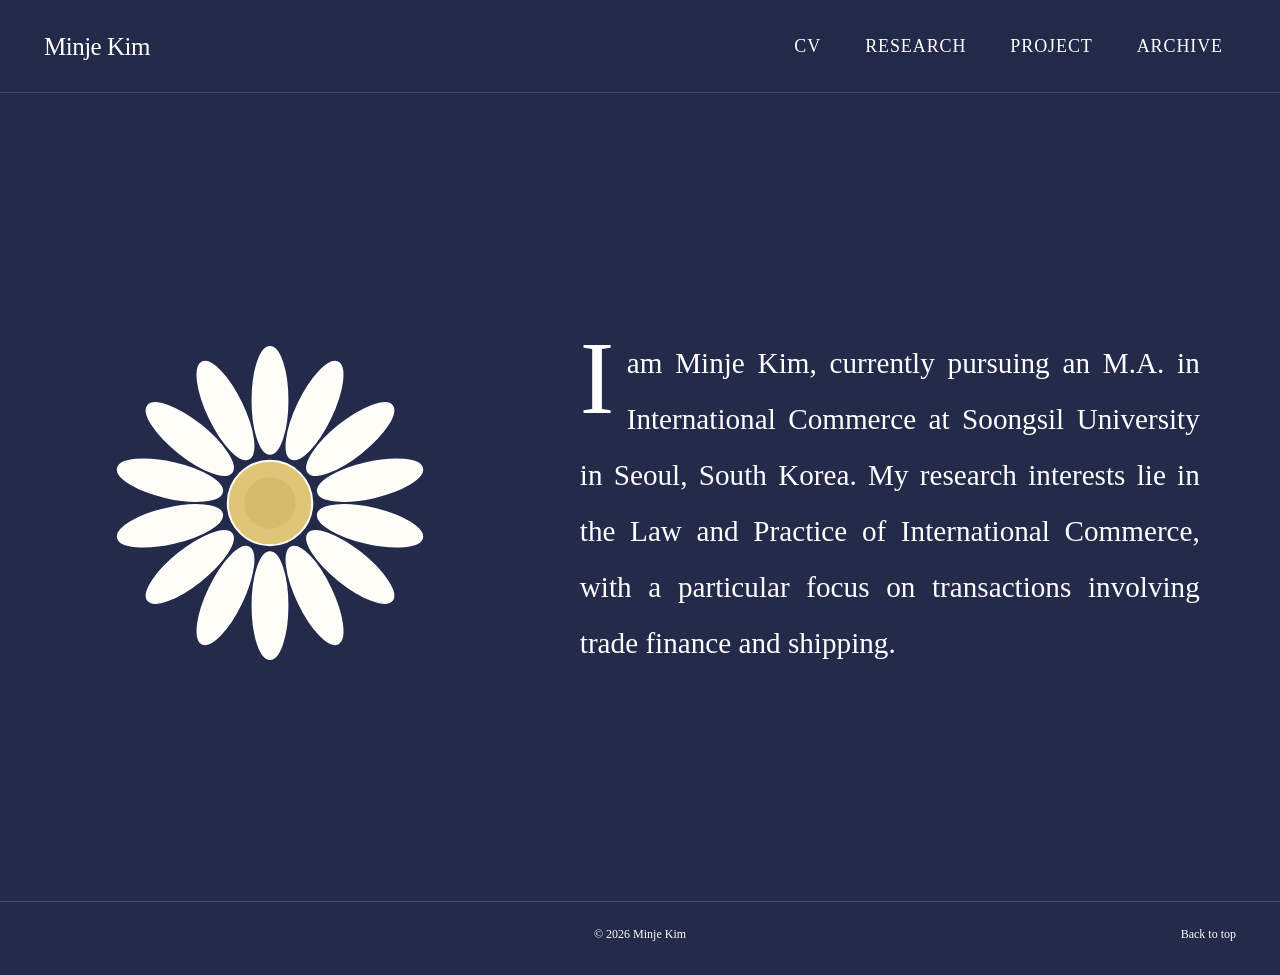
==== index.html @ 33eec2ad "Add files via upload" ====
<!doctype html>
<html lang="en-GB">
<head>
  <meta charset="utf-8">
  <meta name="viewport" content="width=device-width, initial-scale=1">
  <meta name="theme-color" content="#232a4a">
  <meta name="description" content="Academic homepage of Minje Kim.">
  <link rel="stylesheet" href="./style.css?v=homepage-20261013e">
  <title>Minje Kim | Academic Homepage</title>
</head>
<body>
  <a href="#main" class="skip-link">Skip to content</a>
  <header class="site-header" id="top">
    <div class="container header-inner">
      <a href="./index.html" class="brand" aria-label="Minje Kim home"><span class="brand-name">Minje Kim</span></a>
      <nav class="main-nav" aria-label="Main navigation">
        <a href="./cv.html">CV</a>
        <a href="./research.html">Research</a>
        <a href="./project.html">Project</a>
        <a href="./archive.html">Archive</a>
      </nav>
    </div>
  </header>

  <main id="main" class="intro-page">
    <div class="container intro-grid">
      <div class="daisy-wrap" aria-label="Decorative daisy illustration" tabindex="0">
        <svg viewBox="0 0 220 220" class="daisy-svg" xmlns="http://www.w3.org/2000/svg" role="img" aria-hidden="true" focusable="false">
          <g class="daisy-flower">
            <g class="petal-ring" fill="var(--petal)" stroke="currentColor" stroke-width="1.02">
              <ellipse cx="110" cy="42" rx="11.7" ry="35.5"/>
              <ellipse cx="110" cy="42" rx="11.7" ry="35.5" transform="rotate(25.714 110 110)"/>
              <ellipse cx="110" cy="42" rx="11.7" ry="35.5" transform="rotate(51.428 110 110)"/>
              <ellipse cx="110" cy="42" rx="11.7" ry="35.5" transform="rotate(77.142 110 110)"/>
              <ellipse cx="110" cy="42" rx="11.7" ry="35.5" transform="rotate(102.856 110 110)"/>
              <ellipse cx="110" cy="42" rx="11.7" ry="35.5" transform="rotate(128.57 110 110)"/>
              <ellipse cx="110" cy="42" rx="11.7" ry="35.5" transform="rotate(154.284 110 110)"/>
              <ellipse cx="110" cy="42" rx="11.7" ry="35.5" transform="rotate(179.998 110 110)"/>
              <ellipse cx="110" cy="42" rx="11.7" ry="35.5" transform="rotate(205.712 110 110)"/>
              <ellipse cx="110" cy="42" rx="11.7" ry="35.5" transform="rotate(231.426 110 110)"/>
              <ellipse cx="110" cy="42" rx="11.7" ry="35.5" transform="rotate(257.14 110 110)"/>
              <ellipse cx="110" cy="42" rx="11.7" ry="35.5" transform="rotate(282.854 110 110)"/>
              <ellipse cx="110" cy="42" rx="11.7" ry="35.5" transform="rotate(308.568 110 110)"/>
              <ellipse cx="110" cy="42" rx="11.7" ry="35.5" transform="rotate(334.282 110 110)"/>
            </g>
            <g class="flower-centre">
              <circle cx="110" cy="110" r="28" fill="var(--centre)" stroke="currentColor" stroke-width="1.35"/>
              <circle cx="110" cy="110" r="17" fill="var(--centre-deep)" opacity=".50"/>
            </g>
          </g>
        </svg>
      </div>
      <div class="intro-right">
        <h1 class="visually-hidden">Minje Kim — Academic Homepage</h1>
        <p><span class="dropcap">I</span>am Minje Kim, currently pursuing an M.A. in International Commerce at Soongsil University in Seoul, South Korea. My research interests lie in the Law and Practice of International Commerce, with a particular focus on transactions involving trade finance and shipping.</p>
      </div>
    </div>
  </main>

  <footer class="site-footer">
    <div class="container footer-inner">
      <div></div>
      <div class="footer-centre">© <span id="year">2026</span> Minje Kim</div>
      <div class="footer-right"><a href="#top">Back to top</a></div>
    </div>
  </footer>
  <script src="./script.js" defer></script>
</body>
</html>
---- style.css ----
:root {
  --bg: #232a4a;
  --panel: rgba(255,255,255,0.03);
  --text: #ffffff;
  --rule: rgba(255,255,255,0.16);
  --rule-strong: rgba(255,255,255,0.28);
  --petal: #fffdf7;
  --centre: #dec676;
  --centre-deep: #cdb164;
  --font-main: "Times New Roman", Times, Georgia, serif;
}
* , *::before, *::after { box-sizing: border-box; }
html { scroll-behavior: smooth; scroll-padding-top: 100px; }
body {
  margin: 0; background: var(--bg); color: var(--text);
  font: 16px/1.75 var(--font-main); -webkit-font-smoothing: antialiased;
}
a { color: inherit; }
a:focus-visible { outline: 2px solid #fff; outline-offset: 4px; }
.container { width: min(calc(100% - 88px), 1240px); margin-inline: auto; }
.visually-hidden {
  position: absolute !important; width: 1px; height: 1px; padding: 0; margin: -1px;
  overflow: hidden; clip: rect(0,0,0,0); white-space: nowrap; border: 0;
}
.skip-link {
  position: absolute; top: -100px; left: 14px; z-index: 50; padding: 10px 14px;
  background: #fff; color: var(--bg); text-decoration: none;
}
.skip-link:focus { top: 12px; }
.site-header {
  position: sticky; top: 0; z-index: 20; background: rgba(35,42,74,.94);
  backdrop-filter: blur(10px); border-bottom: 1px solid var(--rule);
}
.header-inner {
  display: flex; justify-content: space-between; align-items: center;
  min-height: 92px; gap: 28px;
}
.brand { display: inline-flex; align-items: center; text-decoration: none; }
.brand-name { font-size: 25px; line-height: 1; letter-spacing: -0.02em; color: #fff; }
.main-nav {
  display: flex; align-items: center; justify-content: flex-end; gap: 18px; flex-wrap: wrap;
}
.main-nav a {
  text-decoration: none; text-transform: uppercase; letter-spacing: .05em; font-size: 18px;
  line-height: 1; padding: 10px 12px; border: 1px solid transparent; border-radius: 999px; color: #fff;
  transition: border-color .2s ease, background-color .2s ease;
}
.main-nav a:hover, .main-nav a:focus-visible, .main-nav a[aria-current="page"] {
  border-color: var(--rule-strong); background: rgba(255,255,255,.05);
}
.intro-page { min-height: calc(100vh - 92px); display: flex; align-items: center; }
.intro-grid {
  display: grid; grid-template-columns: minmax(260px, 440px) minmax(420px, 650px);
  align-items: center; justify-content: center; gap: clamp(54px, 7vw, 110px); padding-block: 72px 60px;
}
.daisy-wrap { display: flex; justify-content: center; align-items: center; }
.daisy-svg { width: min(100%, 332px); height: auto; overflow: visible; }
.daisy-flower { color: var(--text); }
.petal-ring { transform-origin: 110px 110px; transition: transform .25s ease; }
.daisy-wrap:hover .petal-ring, .daisy-wrap:focus-within .petal-ring { animation: petal-spin 6s linear infinite; }
@keyframes petal-spin { from { transform: rotate(0deg); } to { transform: rotate(360deg); } }
.intro-right p,
.card p,
.card li,
.footer-inner,
.footer-right a,
.footer-centre,
.page-title,
.card h2,
.card h3,
.brand-name,
.main-nav a,
.cv-card time,
.cv-card div,
.cv-card span,
.cv-card a { color: #fff; }
.intro-right { max-width: 620px; }
.intro-right p {
  margin: 0; font-size: clamp(27px, 2.28vw, 33px); line-height: 1.92;
  text-align: justify; text-justify: inter-word; text-wrap: pretty; hyphens: none;
}
.dropcap {
  float: left; font-size: 3.55em; line-height: 0.72; padding-right: 0.12em; padding-top: 0.02em;
  margin-top: 0.04em; font-weight: 400;
}
.page-main { padding-block: 56px 74px; }
.page-shell { max-width: 860px; margin-inline: auto; }
.page-title {
  margin: 0 0 24px; font-size: clamp(38px, 4vw, 50px); font-weight: 400;
  line-height: 1.08; letter-spacing: -0.04em;
}
.card { border: 1px solid var(--rule); background: var(--panel); padding: 34px 36px; }
.card + .card { margin-top: 22px; }
.card h2, .card h3, p, ul, ol { margin-top: 0; }
.card h2 { margin-bottom: 12px; font-size: 23px; font-weight: 400; line-height: 1.2; letter-spacing: -0.02em; }
.card h3 { margin-bottom: 12px; font-size: 19px; font-weight: 400; }
.card p, .card li { font-size: 17px; }
.card a { text-decoration: none; }
.card a:hover { text-decoration: underline; }
.card ul, .card ol { margin: 0; padding-left: 24px; }
.card li + li { margin-top: 6px; }
.cv-row + .cv-row { margin-top: 24px; padding-top: 24px; border-top: 1px solid var(--rule); }
.education-list { display: grid; gap: 12px; }
.education-row {
  display: grid; grid-template-columns: auto minmax(44px, max-content);
  justify-content: start; align-items: baseline; column-gap: 24px;
}
.education-year { white-space: nowrap; text-align: left; }
.placeholder { min-height: 220px; display: flex; align-items: center; }
.placeholder p { margin: 0; font-size: 18px; }
.site-footer { border-top: 1px solid var(--rule); }
.footer-inner {
  display: grid; grid-template-columns: 1fr auto 1fr; align-items: center;
  gap: 20px; padding-block: 22px 30px; font-size: 12px;
}
.footer-centre { justify-self: center; }
.footer-right { justify-self: end; }
.footer-right a { text-decoration: none; }
.footer-right a:hover { text-decoration: underline; }
@media (max-width: 980px) {
  .container { width: min(calc(100% - 52px), 1240px); }
  .header-inner { min-height: 0; padding-block: 18px; align-items: flex-start; flex-direction: column; }
  .main-nav { width: 100%; justify-content: flex-start; gap: 12px; }
  .intro-page { min-height: auto; }
  .intro-grid { grid-template-columns: 1fr; gap: 36px; padding-block: 72px 56px; }
  .daisy-svg { width: min(100%, 260px); }
  .intro-right { max-width: 100%; }
  .intro-right p { font-size: clamp(24px, 3.5vw, 30px); text-align: left; line-height: 1.78; }
}
@media (max-width: 520px) {
  .container { width: calc(100% - 34px); }
  .brand-name { font-size: 22px; }
  .main-nav a { font-size: 15px; padding: 8px 10px; }
  .intro-right p { font-size: 20px; line-height: 1.68; }
  .dropcap { font-size: 3.15em; line-height: 0.72; padding-right: 0.10em; padding-top: 0.02em; }
  .card { padding: 24px 22px; }
  .card p, .card li { font-size: 16px; }
  .education-row { grid-template-columns: 1fr; row-gap: 3px; }
  .footer-inner { grid-template-columns: 1fr; justify-items: center; text-align: center; gap: 8px; padding-block: 18px 24px; }
  .footer-centre, .footer-right { justify-self: center; }
}
@media (prefers-reduced-motion: reduce) {
  html { scroll-behavior: auto; }
  .main-nav a, .petal-ring { transition: none; animation: none !important; }
}
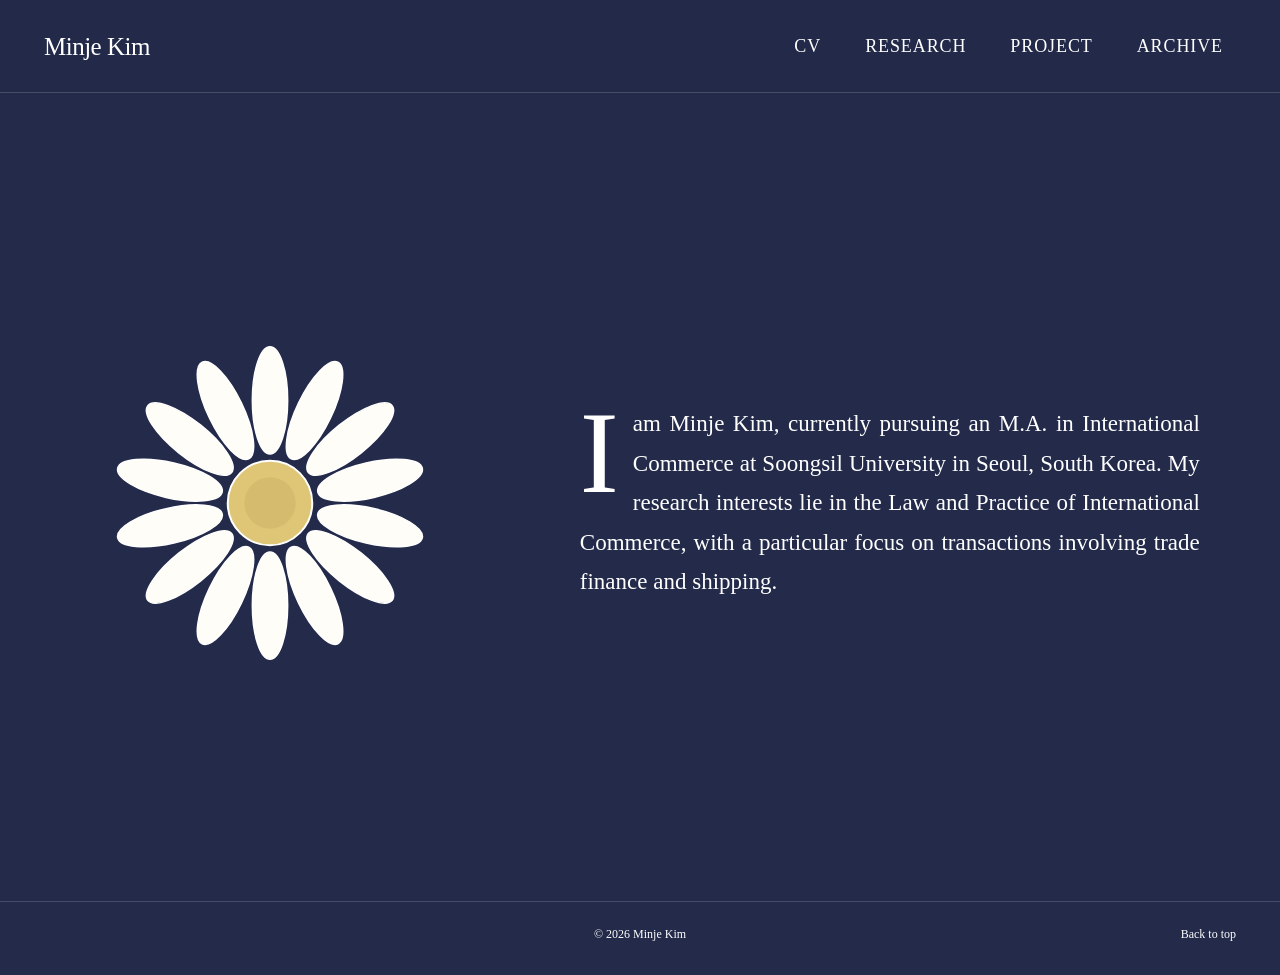
==== commit 7a06083d: "Add files via upload" ====
--- a/index.html
+++ b/index.html
@@ -5,7 +5,7 @@
   <meta name="viewport" content="width=device-width, initial-scale=1">
   <meta name="theme-color" content="#232a4a">
   <meta name="description" content="Academic homepage of Minje Kim.">
-  <link rel="stylesheet" href="./style.css?v=homepage-20261013e">
+  <link rel="stylesheet" href="./style.css?v=intro-type-20261013">
   <title>Minje Kim | Academic Homepage</title>
 </head>
 <body>
--- a/style.css
+++ b/style.css
@@ -76,11 +76,11 @@
 .cv-card a { color: #fff; }
 .intro-right { max-width: 620px; }
 .intro-right p {
-  margin: 0; font-size: clamp(27px, 2.28vw, 33px); line-height: 1.92;
+  margin: 0; font-size: clamp(23px, 1.75vw, 25px); line-height: 1.72;
   text-align: justify; text-justify: inter-word; text-wrap: pretty; hyphens: none;
 }
 .dropcap {
-  float: left; font-size: 3.55em; line-height: 0.72; padding-right: 0.12em; padding-top: 0.02em;
+  float: left; font-size: 117px; line-height: 0.72; padding-right: 0.12em; padding-top: 0.02em;
   margin-top: 0.04em; font-weight: 400;
 }
 .page-main { padding-block: 56px 74px; }
@@ -125,14 +125,15 @@
   .intro-grid { grid-template-columns: 1fr; gap: 36px; padding-block: 72px 56px; }
   .daisy-svg { width: min(100%, 260px); }
   .intro-right { max-width: 100%; }
-  .intro-right p { font-size: clamp(24px, 3.5vw, 30px); text-align: left; line-height: 1.78; }
+  .intro-right p { font-size: 22px; text-align: left; line-height: 1.70; }
+  .dropcap { font-size: 92px; }
 }
 @media (max-width: 520px) {
   .container { width: calc(100% - 34px); }
   .brand-name { font-size: 22px; }
   .main-nav a { font-size: 15px; padding: 8px 10px; }
-  .intro-right p { font-size: 20px; line-height: 1.68; }
-  .dropcap { font-size: 3.15em; line-height: 0.72; padding-right: 0.10em; padding-top: 0.02em; }
+  .intro-right p { font-size: 19px; line-height: 1.66; }
+  .dropcap { font-size: 63px; line-height: 0.72; padding-right: 0.10em; padding-top: 0.02em; }
   .card { padding: 24px 22px; }
   .card p, .card li { font-size: 16px; }
   .education-row { grid-template-columns: 1fr; row-gap: 3px; }
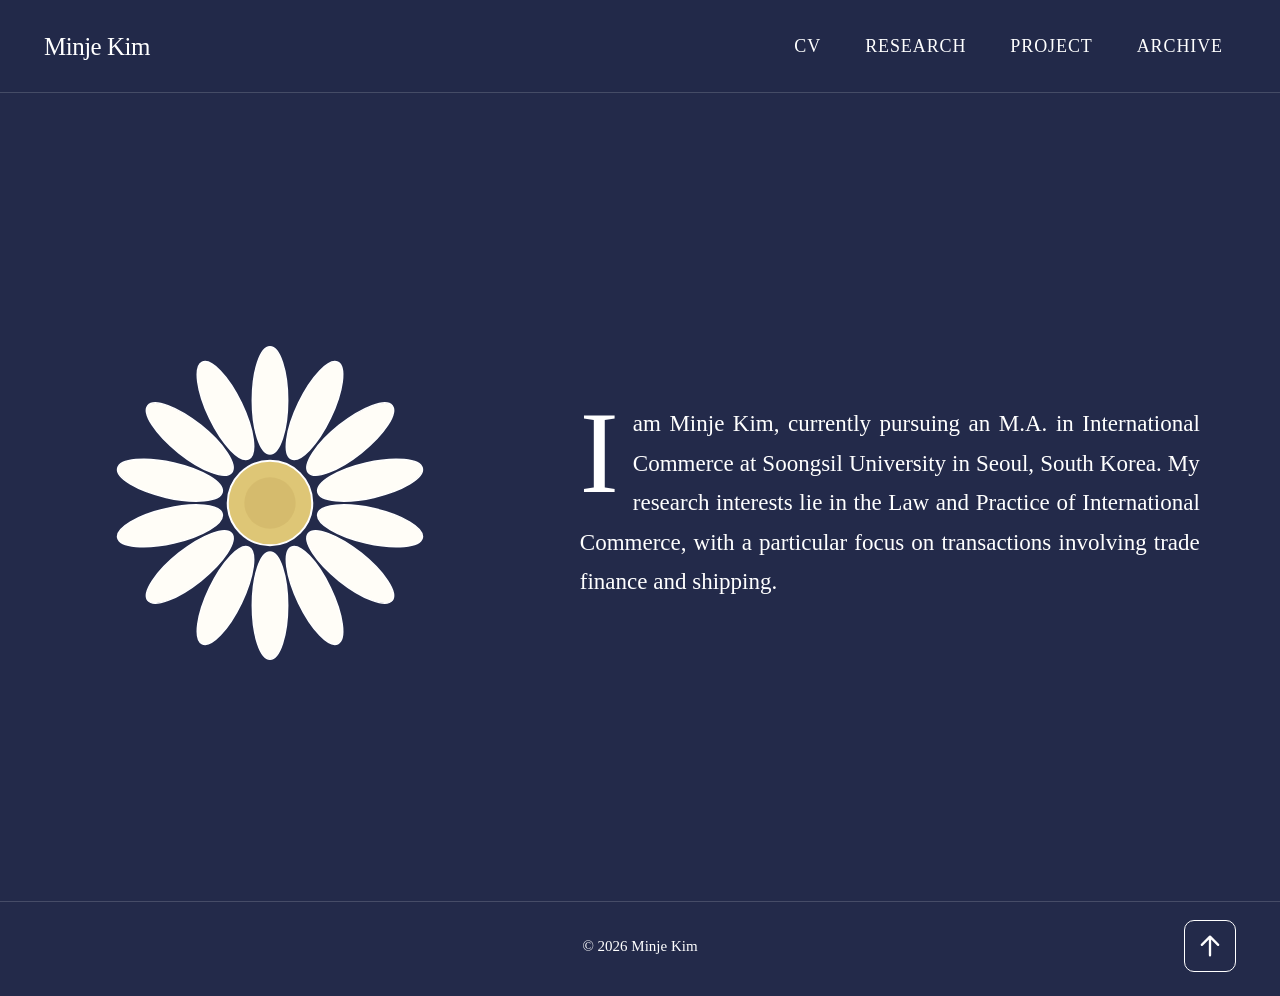
==== commit 3ed00686: "Add files via upload" ====
--- a/index.html
+++ b/index.html
@@ -5,7 +5,7 @@
   <meta name="viewport" content="width=device-width, initial-scale=1">
   <meta name="theme-color" content="#232a4a">
   <meta name="description" content="Academic homepage of Minje Kim.">
-  <link rel="stylesheet" href="./style.css?v=intro-type-20261013">
+  <link rel="stylesheet" href="./style.css?v=footer-arrow-20261014">
   <title>Minje Kim | Academic Homepage</title>
 </head>
 <body>
@@ -61,7 +61,7 @@
     <div class="container footer-inner">
       <div></div>
       <div class="footer-centre">© <span id="year">2026</span> Minje Kim</div>
-      <div class="footer-right"><a href="#top">Back to top</a></div>
+      <div class="footer-right"><a class="back-to-top" href="#top" aria-label="Back to top" title="Back to top"><svg viewBox="0 0 24 24" aria-hidden="true" focusable="false"><path d="M12 20V4M5 11l7-7 7 7"/></svg></a></div>
     </div>
   </footer>
   <script src="./script.js" defer></script>
--- a/style.css
+++ b/style.css
@@ -100,23 +100,48 @@
 .card ul, .card ol { margin: 0; padding-left: 24px; }
 .card li + li { margin-top: 6px; }
 .cv-row + .cv-row { margin-top: 24px; padding-top: 24px; border-top: 1px solid var(--rule); }
-.education-list { display: grid; gap: 12px; }
+.education-list { display: grid; gap: 14px; }
 .education-row {
-  display: grid; grid-template-columns: auto minmax(44px, max-content);
-  justify-content: start; align-items: baseline; column-gap: 24px;
+  display: grid;
+  grid-template-columns: 64px minmax(0, 1fr);
+  column-gap: 22px;
+  align-items: start;
 }
-.education-year { white-space: nowrap; text-align: left; }
+.education-year { grid-column: 1; white-space: nowrap; text-align: left; }
+.education-degree { grid-column: 2; min-width: 0; }
 .placeholder { min-height: 220px; display: flex; align-items: center; }
 .placeholder p { margin: 0; font-size: 18px; }
 .site-footer { border-top: 1px solid var(--rule); }
 .footer-inner {
   display: grid; grid-template-columns: 1fr auto 1fr; align-items: center;
-  gap: 20px; padding-block: 22px 30px; font-size: 12px;
+  gap: 20px; padding-block: 18px 24px; font-size: 15px;
 }
 .footer-centre { justify-self: center; }
 .footer-right { justify-self: end; }
-.footer-right a { text-decoration: none; }
-.footer-right a:hover { text-decoration: underline; }
+.footer-right .back-to-top {
+  display: inline-flex;
+  align-items: center;
+  justify-content: center;
+  width: 52px;
+  height: 52px;
+  border: 1px solid #ffffff;
+  border-radius: 10px;
+  background: var(--bg);
+  color: #ffffff;
+  text-decoration: none;
+  transition: background-color .2s ease;
+}
+.footer-right .back-to-top svg {
+  display: block;
+  width: 28px;
+  height: 28px;
+  fill: none;
+  stroke: #ffffff;
+  stroke-width: 2;
+  stroke-linecap: round;
+  stroke-linejoin: round;
+}
+.footer-right .back-to-top:focus-visible { outline: 2px solid #ffffff; outline-offset: 4px; }
 @media (max-width: 980px) {
   .container { width: min(calc(100% - 52px), 1240px); }
   .header-inner { min-height: 0; padding-block: 18px; align-items: flex-start; flex-direction: column; }
@@ -136,11 +161,11 @@
   .dropcap { font-size: 63px; line-height: 0.72; padding-right: 0.10em; padding-top: 0.02em; }
   .card { padding: 24px 22px; }
   .card p, .card li { font-size: 16px; }
-  .education-row { grid-template-columns: 1fr; row-gap: 3px; }
+  .education-row { grid-template-columns: 44px minmax(0, 1fr); column-gap: 14px; }
   .footer-inner { grid-template-columns: 1fr; justify-items: center; text-align: center; gap: 8px; padding-block: 18px 24px; }
   .footer-centre, .footer-right { justify-self: center; }
 }
 @media (prefers-reduced-motion: reduce) {
   html { scroll-behavior: auto; }
-  .main-nav a, .petal-ring { transition: none; animation: none !important; }
+  .main-nav a, .petal-ring, .back-to-top { transition: none; animation: none !important; }
 }
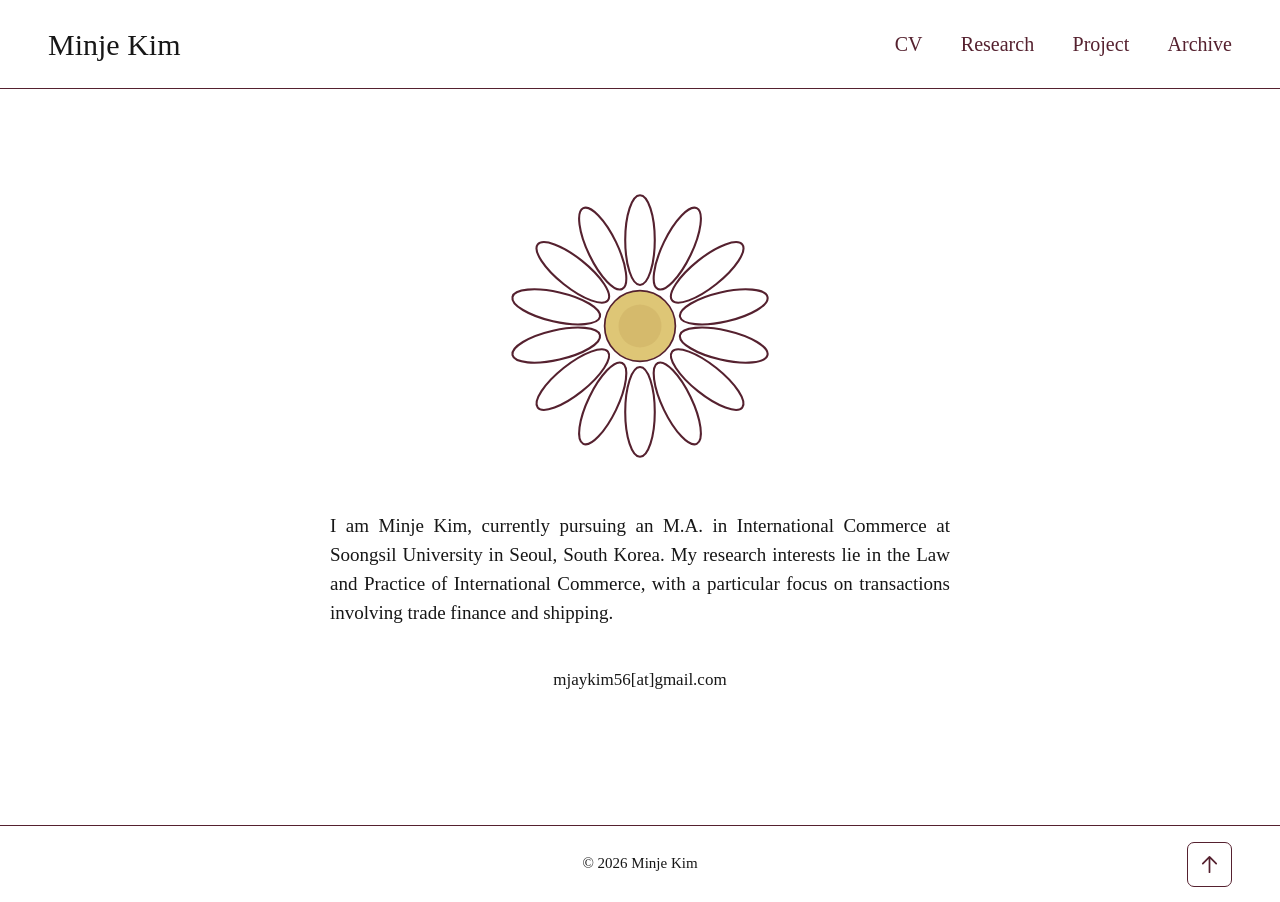
==== commit ab83a823: "Add files via upload" ====
--- a/index.html
+++ b/index.html
@@ -3,16 +3,16 @@
 <head>
   <meta charset="utf-8">
   <meta name="viewport" content="width=device-width, initial-scale=1">
-  <meta name="theme-color" content="#232a4a">
-  <meta name="description" content="Academic homepage of Minje Kim.">
-  <link rel="stylesheet" href="./style.css?v=footer-arrow-20261014">
+  <meta name="theme-color" content="#ffffff">
+  <meta name="description" content="Academic homepage of Minje Kim, MA student in International Commerce at Soongsil University.">
+  <link rel="stylesheet" href="./style.css?v=oxford-wine-20261118-v1">
   <title>Minje Kim | Academic Homepage</title>
 </head>
 <body>
-  <a href="#main" class="skip-link">Skip to content</a>
+  <a class="skip-link" href="#main">Skip to content</a>
   <header class="site-header" id="top">
     <div class="container header-inner">
-      <a href="./index.html" class="brand" aria-label="Minje Kim home"><span class="brand-name">Minje Kim</span></a>
+      <a class="brand" href="./index.html" aria-label="Minje Kim — Home">Minje Kim</a>
       <nav class="main-nav" aria-label="Main navigation">
         <a href="./cv.html">CV</a>
         <a href="./research.html">Research</a>
@@ -21,49 +21,46 @@
       </nav>
     </div>
   </header>
-
-  <main id="main" class="intro-page">
-    <div class="container intro-grid">
-      <div class="daisy-wrap" aria-label="Decorative daisy illustration" tabindex="0">
-        <svg viewBox="0 0 220 220" class="daisy-svg" xmlns="http://www.w3.org/2000/svg" role="img" aria-hidden="true" focusable="false">
-          <g class="daisy-flower">
-            <g class="petal-ring" fill="var(--petal)" stroke="currentColor" stroke-width="1.02">
-              <ellipse cx="110" cy="42" rx="11.7" ry="35.5"/>
-              <ellipse cx="110" cy="42" rx="11.7" ry="35.5" transform="rotate(25.714 110 110)"/>
-              <ellipse cx="110" cy="42" rx="11.7" ry="35.5" transform="rotate(51.428 110 110)"/>
-              <ellipse cx="110" cy="42" rx="11.7" ry="35.5" transform="rotate(77.142 110 110)"/>
-              <ellipse cx="110" cy="42" rx="11.7" ry="35.5" transform="rotate(102.856 110 110)"/>
-              <ellipse cx="110" cy="42" rx="11.7" ry="35.5" transform="rotate(128.57 110 110)"/>
-              <ellipse cx="110" cy="42" rx="11.7" ry="35.5" transform="rotate(154.284 110 110)"/>
-              <ellipse cx="110" cy="42" rx="11.7" ry="35.5" transform="rotate(179.998 110 110)"/>
-              <ellipse cx="110" cy="42" rx="11.7" ry="35.5" transform="rotate(205.712 110 110)"/>
-              <ellipse cx="110" cy="42" rx="11.7" ry="35.5" transform="rotate(231.426 110 110)"/>
-              <ellipse cx="110" cy="42" rx="11.7" ry="35.5" transform="rotate(257.14 110 110)"/>
-              <ellipse cx="110" cy="42" rx="11.7" ry="35.5" transform="rotate(282.854 110 110)"/>
-              <ellipse cx="110" cy="42" rx="11.7" ry="35.5" transform="rotate(308.568 110 110)"/>
-              <ellipse cx="110" cy="42" rx="11.7" ry="35.5" transform="rotate(334.282 110 110)"/>
-            </g>
-            <g class="flower-centre">
-              <circle cx="110" cy="110" r="28" fill="var(--centre)" stroke="currentColor" stroke-width="1.35"/>
-              <circle cx="110" cy="110" r="17" fill="var(--centre-deep)" opacity=".50"/>
-            </g>
+  <main id="main" class="intro-main">
+    <div class="container intro-content">
+      <h1 class="visually-hidden">Minje Kim — Academic Homepage</h1>
+      <button class="daisy-button" type="button" aria-label="Daisy petals: tap to start or pause rotation" aria-pressed="false">
+        <svg class="daisy-svg" viewBox="0 0 220 220" xmlns="http://www.w3.org/2000/svg" aria-hidden="true" focusable="false">
+          <g class="petal-ring" fill="#fff" stroke="#55212f" stroke-width="1.65" stroke-linejoin="round">
+            <ellipse cx="110" cy="42" rx="11.7" ry="35.5"/>
+            <ellipse cx="110" cy="42" rx="11.7" ry="35.5" transform="rotate(25.714 110 110)"/>
+            <ellipse cx="110" cy="42" rx="11.7" ry="35.5" transform="rotate(51.429 110 110)"/>
+            <ellipse cx="110" cy="42" rx="11.7" ry="35.5" transform="rotate(77.143 110 110)"/>
+            <ellipse cx="110" cy="42" rx="11.7" ry="35.5" transform="rotate(102.857 110 110)"/>
+            <ellipse cx="110" cy="42" rx="11.7" ry="35.5" transform="rotate(128.571 110 110)"/>
+            <ellipse cx="110" cy="42" rx="11.7" ry="35.5" transform="rotate(154.286 110 110)"/>
+            <ellipse cx="110" cy="42" rx="11.7" ry="35.5" transform="rotate(180.000 110 110)"/>
+            <ellipse cx="110" cy="42" rx="11.7" ry="35.5" transform="rotate(205.714 110 110)"/>
+            <ellipse cx="110" cy="42" rx="11.7" ry="35.5" transform="rotate(231.429 110 110)"/>
+            <ellipse cx="110" cy="42" rx="11.7" ry="35.5" transform="rotate(257.143 110 110)"/>
+            <ellipse cx="110" cy="42" rx="11.7" ry="35.5" transform="rotate(282.857 110 110)"/>
+            <ellipse cx="110" cy="42" rx="11.7" ry="35.5" transform="rotate(308.571 110 110)"/>
+            <ellipse cx="110" cy="42" rx="11.7" ry="35.5" transform="rotate(334.286 110 110)"/>
+          </g>
+          <g class="flower-centre">
+            <circle cx="110" cy="110" r="28" fill="#dec676" stroke="#55212f" stroke-width="1.35"/>
+            <circle cx="110" cy="110" r="17" fill="#cdb164" opacity=".52"/>
           </g>
         </svg>
-      </div>
-      <div class="intro-right">
-        <h1 class="visually-hidden">Minje Kim — Academic Homepage</h1>
-        <p><span class="dropcap">I</span>am Minje Kim, currently pursuing an M.A. in International Commerce at Soongsil University in Seoul, South Korea. My research interests lie in the Law and Practice of International Commerce, with a particular focus on transactions involving trade finance and shipping.</p>
-      </div>
+      </button>
+      <p class="intro-paragraph">I am Minje Kim, currently pursuing an M.A. in International Commerce at Soongsil University in Seoul, South Korea. My research interests lie in the Law and Practice of International Commerce, with a particular focus on transactions involving trade finance and shipping.</p>
+      <p class="intro-email">mjaykim56[at]gmail.com</p>
     </div>
   </main>
-
   <footer class="site-footer">
     <div class="container footer-inner">
-      <div></div>
-      <div class="footer-centre">© <span id="year">2026</span> Minje Kim</div>
-      <div class="footer-right"><a class="back-to-top" href="#top" aria-label="Back to top" title="Back to top"><svg viewBox="0 0 24 24" aria-hidden="true" focusable="false"><path d="M12 20V4M5 11l7-7 7 7"/></svg></a></div>
+      <span class="footer-spacer" aria-hidden="true"></span>
+      <span class="footer-copyright">© <span id="year">2026</span> Minje Kim</span>
+      <a class="back-to-top" href="#top" aria-label="Back to top" title="Back to top">
+        <svg viewBox="0 0 24 24" aria-hidden="true" focusable="false"><path d="M12 20V4M5 11l7-7 7 7"/></svg>
+      </a>
     </div>
   </footer>
-  <script src="./script.js" defer></script>
+  <script src="./script.js?v=oxford-wine-20261118-v1" defer></script>
 </body>
 </html>
--- a/style.css
+++ b/style.css
@@ -1,171 +1,201 @@
+/* Minje Kim — white, black and Oxford Wine. No indigo is used. */
 :root {
-  --bg: #232a4a;
-  --panel: rgba(255,255,255,0.03);
-  --text: #ffffff;
-  --rule: rgba(255,255,255,0.16);
-  --rule-strong: rgba(255,255,255,0.28);
-  --petal: #fffdf7;
-  --centre: #dec676;
-  --centre-deep: #cdb164;
-  --font-main: "Times New Roman", Times, Georgia, serif;
-}
-* , *::before, *::after { box-sizing: border-box; }
-html { scroll-behavior: smooth; scroll-padding-top: 100px; }
+  --background: #ffffff;
+  --ink: #171717;
+  --accent: #55212f;
+  --rule: #e6dfe1;
+  --flower-yellow: #dec676;
+  --flower-yellow-inner: #cdb164;
+  --font: "Times New Roman", Times, Georgia, serif;
+}
+
+*, *::before, *::after { box-sizing: border-box; }
+html { scroll-behavior: smooth; scroll-padding-top: 105px; }
 body {
-  margin: 0; background: var(--bg); color: var(--text);
-  font: 16px/1.75 var(--font-main); -webkit-font-smoothing: antialiased;
+  margin: 0;
+  background: var(--background);
+  color: var(--ink);
+  font: 17px/1.55 var(--font);
+  -webkit-font-smoothing: antialiased;
 }
 a { color: inherit; }
-a:focus-visible { outline: 2px solid #fff; outline-offset: 4px; }
-.container { width: min(calc(100% - 88px), 1240px); margin-inline: auto; }
+a:focus-visible, button:focus-visible { outline: 2px solid var(--accent); outline-offset: 5px; }
+.container { width: min(calc(100% - 96px), 1220px); margin-inline: auto; }
 .visually-hidden {
-  position: absolute !important; width: 1px; height: 1px; padding: 0; margin: -1px;
-  overflow: hidden; clip: rect(0,0,0,0); white-space: nowrap; border: 0;
+  position: absolute !important; width: 1px; height: 1px;
+  padding: 0; margin: -1px; overflow: hidden;
+  clip: rect(0,0,0,0); white-space: nowrap; border: 0;
 }
 .skip-link {
-  position: absolute; top: -100px; left: 14px; z-index: 50; padding: 10px 14px;
-  background: #fff; color: var(--bg); text-decoration: none;
+  position: absolute; z-index: 100; top: -95px; left: 14px;
+  padding: 9px 14px; background: var(--accent); color: white;
+  text-decoration: none;
 }
 .skip-link:focus { top: 12px; }
+
+/* Consistent white header and wine-coloured navigation. */
 .site-header {
-  position: sticky; top: 0; z-index: 20; background: rgba(35,42,74,.94);
-  backdrop-filter: blur(10px); border-bottom: 1px solid var(--rule);
+  position: sticky; top: 0; z-index: 20;
+  background: rgba(255,255,255,.98);
+  border-bottom: 1.5px solid var(--accent);
 }
 .header-inner {
-  display: flex; justify-content: space-between; align-items: center;
-  min-height: 92px; gap: 28px;
-}
-.brand { display: inline-flex; align-items: center; text-decoration: none; }
-.brand-name { font-size: 25px; line-height: 1; letter-spacing: -0.02em; color: #fff; }
+  min-height: 88px; display: flex;
+  align-items: center; justify-content: space-between; gap: 32px;
+}
+.brand {
+  color: var(--ink); text-decoration: none; font-size: 30px;
+  line-height: 1.1; white-space: nowrap;
+}
 .main-nav {
-  display: flex; align-items: center; justify-content: flex-end; gap: 18px; flex-wrap: wrap;
+  display: flex; justify-content: flex-end; align-items: center;
+  gap: clamp(20px, 3vw, 50px);
 }
 .main-nav a {
-  text-decoration: none; text-transform: uppercase; letter-spacing: .05em; font-size: 18px;
-  line-height: 1; padding: 10px 12px; border: 1px solid transparent; border-radius: 999px; color: #fff;
-  transition: border-color .2s ease, background-color .2s ease;
-}
-.main-nav a:hover, .main-nav a:focus-visible, .main-nav a[aria-current="page"] {
-  border-color: var(--rule-strong); background: rgba(255,255,255,.05);
-}
-.intro-page { min-height: calc(100vh - 92px); display: flex; align-items: center; }
-.intro-grid {
-  display: grid; grid-template-columns: minmax(260px, 440px) minmax(420px, 650px);
-  align-items: center; justify-content: center; gap: clamp(54px, 7vw, 110px); padding-block: 72px 60px;
-}
-.daisy-wrap { display: flex; justify-content: center; align-items: center; }
-.daisy-svg { width: min(100%, 332px); height: auto; overflow: visible; }
-.daisy-flower { color: var(--text); }
-.petal-ring { transform-origin: 110px 110px; transition: transform .25s ease; }
-.daisy-wrap:hover .petal-ring, .daisy-wrap:focus-within .petal-ring { animation: petal-spin 6s linear infinite; }
-@keyframes petal-spin { from { transform: rotate(0deg); } to { transform: rotate(360deg); } }
-.intro-right p,
-.card p,
-.card li,
-.footer-inner,
-.footer-right a,
-.footer-centre,
-.page-title,
-.card h2,
-.card h3,
-.brand-name,
-.main-nav a,
-.cv-card time,
-.cv-card div,
-.cv-card span,
-.cv-card a { color: #fff; }
-.intro-right { max-width: 620px; }
-.intro-right p {
-  margin: 0; font-size: clamp(23px, 1.75vw, 25px); line-height: 1.72;
-  text-align: justify; text-justify: inter-word; text-wrap: pretty; hyphens: none;
-}
-.dropcap {
-  float: left; font-size: 117px; line-height: 0.72; padding-right: 0.12em; padding-top: 0.02em;
-  margin-top: 0.04em; font-weight: 400;
-}
-.page-main { padding-block: 56px 74px; }
-.page-shell { max-width: 860px; margin-inline: auto; }
-.page-title {
-  margin: 0 0 24px; font-size: clamp(38px, 4vw, 50px); font-weight: 400;
-  line-height: 1.08; letter-spacing: -0.04em;
-}
-.card { border: 1px solid var(--rule); background: var(--panel); padding: 34px 36px; }
-.card + .card { margin-top: 22px; }
-.card h2, .card h3, p, ul, ol { margin-top: 0; }
-.card h2 { margin-bottom: 12px; font-size: 23px; font-weight: 400; line-height: 1.2; letter-spacing: -0.02em; }
-.card h3 { margin-bottom: 12px; font-size: 19px; font-weight: 400; }
-.card p, .card li { font-size: 17px; }
-.card a { text-decoration: none; }
-.card a:hover { text-decoration: underline; }
-.card ul, .card ol { margin: 0; padding-left: 24px; }
-.card li + li { margin-top: 6px; }
-.cv-row + .cv-row { margin-top: 24px; padding-top: 24px; border-top: 1px solid var(--rule); }
-.education-list { display: grid; gap: 14px; }
-.education-row {
-  display: grid;
-  grid-template-columns: 64px minmax(0, 1fr);
-  column-gap: 22px;
-  align-items: start;
-}
-.education-year { grid-column: 1; white-space: nowrap; text-align: left; }
-.education-degree { grid-column: 2; min-width: 0; }
-.placeholder { min-height: 220px; display: flex; align-items: center; }
-.placeholder p { margin: 0; font-size: 18px; }
-.site-footer { border-top: 1px solid var(--rule); }
+  color: var(--accent); text-decoration: none;
+  font-size: 20px; line-height: 1.2; padding: 10px 0;
+  border-bottom: 1px solid transparent;
+  transition: border-color .18s ease;
+}
+.main-nav a:hover, .main-nav a[aria-current="page"] { border-bottom-color: var(--accent); }
+
+/* Home page: daisy centred above an editorially set paragraph. */
+.intro-main {
+  min-height: calc(100svh - 88px - 76px);
+  display: flex; align-items: center; justify-content: center;
+}
+.intro-content {
+  display: flex; flex-direction: column; align-items: center;
+  width: 100%; padding-top: 45px; padding-bottom: 54px;
+  transform: translateY(-12px);
+}
+.daisy-button {
+  appearance: none; border: 0; padding: 0; margin: 0;
+  background: transparent; display: flex; align-items: center;
+  justify-content: center; width: min(26vw, 278px); height: auto;
+  cursor: pointer; touch-action: manipulation;
+}
+.daisy-svg { width: 100%; height: auto; display: block; overflow: visible; }
+.petal-ring {
+  transform-origin: 110px 110px;
+  animation: spin-petals 6s linear infinite;
+  animation-play-state: paused;
+}
+@media (hover: hover) and (pointer: fine) {
+  .daisy-button:not(.touch-mode):hover .petal-ring { animation-play-state: running; }
+}
+.daisy-button.touch-mode.is-spinning .petal-ring { animation-play-state: running; }
+@keyframes spin-petals { from { transform: rotate(0deg); } to { transform: rotate(360deg); } }
+.intro-paragraph {
+  width: min(100%, 620px); margin: 46px auto 0;
+  color: var(--ink); font-size: 19px; line-height: 1.53;
+  text-align: justify; text-align-last: left;
+  text-justify: inter-word; hyphens: auto;
+}
+.intro-email { margin: 40px 0 0; color: var(--ink); font-size: 17px; text-align: center; }
+
+/* The CV reads like a printed academic document; no panels or title underline. */
+.page-main { min-height: calc(100svh - 164px); padding: 54px 0 88px; }
+.page-container { max-width: 880px; }
+.page-heading { padding: 0; border: 0; text-align: center; margin-bottom: 36px; }
+.page-heading h1 {
+  margin: 0; color: var(--accent); font-size: clamp(38px, 4vw, 49px);
+  font-weight: 400; line-height: 1.18; letter-spacing: -.015em;
+}
+.cv-section {
+  padding: 18px 0 21px;
+  border-bottom: 1px solid var(--rule);
+}
+.cv-section:first-child { padding-top: 0; }
+.cv-section:last-child { border-bottom: 0; }
+.cv-section h2 {
+  color: var(--accent); font-size: 22px; line-height: 1.27;
+  font-weight: 400; margin: 0 0 8px;
+}
+.section-body {
+  color: var(--ink); font-size: 18px; line-height: 1.48;
+  min-width: 0;
+}
+.section-body p { margin: 0; }
+.contact-email { text-decoration: none; }
+.contact-email:hover { text-decoration: underline; text-decoration-color: var(--accent); text-underline-offset: 3px; }
+.year-list { display: grid; gap: 8px; }
+.year-row {
+  display: grid; grid-template-columns: 46px minmax(0,1fr);
+  gap: 8px; align-items: start;
+}
+.year { color: var(--ink); font-variant-numeric: tabular-nums; }
+.research-list { margin: 0; padding-left: 22px; }
+.research-list li { padding-left: 0; }
+.research-list li + li { margin-top: 4px; }
+.research-list li::marker { color: var(--accent); }
+.qualification-note { font-size: 16px; margin-top: 1px; }
+.empty-page { min-height: 320px; }
+
+/* Quiet white footer with wine line and bordered arrow. */
+.site-footer { background: #fff; border-top: 1px solid var(--accent); }
 .footer-inner {
-  display: grid; grid-template-columns: 1fr auto 1fr; align-items: center;
-  gap: 20px; padding-block: 18px 24px; font-size: 15px;
-}
-.footer-centre { justify-self: center; }
-.footer-right { justify-self: end; }
-.footer-right .back-to-top {
-  display: inline-flex;
-  align-items: center;
-  justify-content: center;
-  width: 52px;
-  height: 52px;
-  border: 1px solid #ffffff;
-  border-radius: 10px;
-  background: var(--bg);
-  color: #ffffff;
-  text-decoration: none;
-  transition: background-color .2s ease;
-}
-.footer-right .back-to-top svg {
-  display: block;
-  width: 28px;
-  height: 28px;
-  fill: none;
-  stroke: #ffffff;
-  stroke-width: 2;
-  stroke-linecap: round;
-  stroke-linejoin: round;
-}
-.footer-right .back-to-top:focus-visible { outline: 2px solid #ffffff; outline-offset: 4px; }
-@media (max-width: 980px) {
-  .container { width: min(calc(100% - 52px), 1240px); }
-  .header-inner { min-height: 0; padding-block: 18px; align-items: flex-start; flex-direction: column; }
-  .main-nav { width: 100%; justify-content: flex-start; gap: 12px; }
-  .intro-page { min-height: auto; }
-  .intro-grid { grid-template-columns: 1fr; gap: 36px; padding-block: 72px 56px; }
-  .daisy-svg { width: min(100%, 260px); }
-  .intro-right { max-width: 100%; }
-  .intro-right p { font-size: 22px; text-align: left; line-height: 1.70; }
-  .dropcap { font-size: 92px; }
-}
-@media (max-width: 520px) {
-  .container { width: calc(100% - 34px); }
-  .brand-name { font-size: 22px; }
-  .main-nav a { font-size: 15px; padding: 8px 10px; }
-  .intro-right p { font-size: 19px; line-height: 1.66; }
-  .dropcap { font-size: 63px; line-height: 0.72; padding-right: 0.10em; padding-top: 0.02em; }
-  .card { padding: 24px 22px; }
-  .card p, .card li { font-size: 16px; }
-  .education-row { grid-template-columns: 44px minmax(0, 1fr); column-gap: 14px; }
-  .footer-inner { grid-template-columns: 1fr; justify-items: center; text-align: center; gap: 8px; padding-block: 18px 24px; }
-  .footer-centre, .footer-right { justify-self: center; }
+  display: grid; grid-template-columns: 1fr auto 1fr;
+  align-items: center; gap: 20px; min-height: 76px;
+}
+.footer-copyright { justify-self: center; color: var(--ink); font-size: 15px; white-space: nowrap; }
+.back-to-top {
+  justify-self: end; width: 45px; height: 45px;
+  border: 1.3px solid var(--accent); border-radius: 7px;
+  background: #fff; color: var(--accent);
+  display: inline-flex; justify-content: center; align-items: center;
+  transition: background .18s ease, color .18s ease;
+}
+.back-to-top svg {
+  width: 23px; height: 23px; fill: none; stroke: currentColor;
+  stroke-width: 1.8; stroke-linecap: round; stroke-linejoin: round;
+}
+.back-to-top:hover { background: var(--accent); color: #fff; }
+
+@media (max-width: 850px) {
+  .container { width: min(calc(100% - 52px), 1220px); }
+  .header-inner { min-height: 82px; gap: 18px; }
+  .brand { font-size: 27px; }
+  .main-nav { gap: 20px; }
+  .main-nav a { font-size: 18px; }
+  .daisy-button { width: min(42vw, 260px); }
+  .intro-main { min-height: calc(100svh - 82px - 76px); }
+  .intro-paragraph { font-size: 18px; }
+}
+@media (max-width: 620px) {
+  html { scroll-padding-top: 130px; }
+  .container { width: calc(100% - 38px); }
+  .header-inner {
+    min-height: 0; flex-direction: column; align-items: flex-start;
+    justify-content: center; padding: 16px 0 13px; gap: 9px;
+  }
+  .brand { font-size: 26px; }
+  .main-nav { width: 100%; flex-wrap: nowrap; justify-content: space-between; gap: 8px; }
+  .main-nav a { font-size: clamp(15px, 3.8vw, 18px); padding: 6px 0; }
+  .intro-main { min-height: calc(100svh - 116px - 70px); }
+  .intro-content { padding: 45px 0 49px; transform: none; }
+  .daisy-button { width: min(62vw, 226px); }
+  .intro-paragraph {
+    width: 100%; font-size: 16px; line-height: 1.62;
+    margin-top: 38px; text-align: justify; hyphens: auto;
+  }
+  .intro-email { margin-top: 30px; font-size: 16px; }
+  .page-main { min-height: calc(100svh - 186px); padding: 41px 0 68px; }
+  .page-heading { margin-bottom: 26px; }
+  .page-heading h1 { font-size: 36px; }
+  .cv-section { padding: 17px 0 19px; }
+  .cv-section h2 { font-size: 21px; }
+  .section-body { font-size: 17px; }
+  .year-row { grid-template-columns: 42px minmax(0,1fr); gap: 6px; }
+  .qualification-note { font-size: 15px; }
+  .footer-inner { min-height: 70px; }
+  .footer-copyright { font-size: 14px; }
+  .back-to-top { width: 41px; height: 41px; }
+  .back-to-top svg { width: 20px; height: 20px; }
+  .empty-page { min-height: 250px; }
 }
 @media (prefers-reduced-motion: reduce) {
   html { scroll-behavior: auto; }
-  .main-nav a, .petal-ring, .back-to-top { transition: none; animation: none !important; }
-}
+  .petal-ring { animation: none !important; }
+  .main-nav a, .back-to-top { transition: none; }
+}
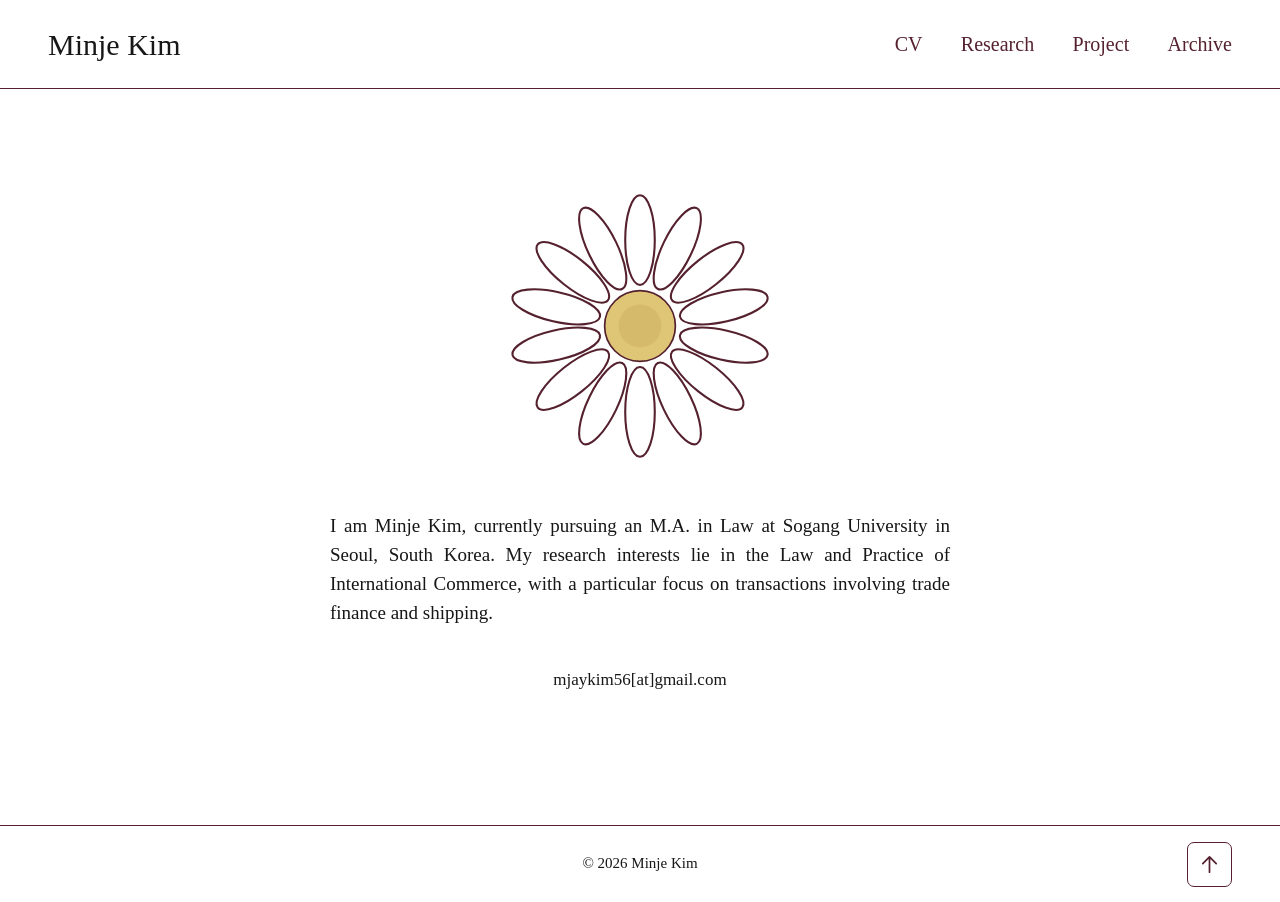
==== commit f5d03787: "Add files via upload" ====
--- a/index.html
+++ b/index.html
@@ -4,8 +4,8 @@
   <meta charset="utf-8">
   <meta name="viewport" content="width=device-width, initial-scale=1">
   <meta name="theme-color" content="#ffffff">
-  <meta name="description" content="Academic homepage of Minje Kim, MA student in International Commerce at Soongsil University.">
-  <link rel="stylesheet" href="./style.css?v=oxford-wine-20261118-v1">
+  <meta name="description" content="Academic homepage of Minje Kim, MA student in Law at Sogang University.">
+  <link rel="stylesheet" href="./style.css?v=oxford-wine-titles-20261118-v1">
   <title>Minje Kim | Academic Homepage</title>
 </head>
 <body>
@@ -24,7 +24,7 @@
   <main id="main" class="intro-main">
     <div class="container intro-content">
       <h1 class="visually-hidden">Minje Kim — Academic Homepage</h1>
-      <button class="daisy-button" type="button" aria-label="Daisy petals: tap to start or pause rotation" aria-pressed="false">
+      <button class="daisy-button" type="button" aria-label="Daisy petals: tap to rotate or pause" aria-pressed="false">
         <svg class="daisy-svg" viewBox="0 0 220 220" xmlns="http://www.w3.org/2000/svg" aria-hidden="true" focusable="false">
           <g class="petal-ring" fill="#fff" stroke="#55212f" stroke-width="1.65" stroke-linejoin="round">
             <ellipse cx="110" cy="42" rx="11.7" ry="35.5"/>
@@ -48,7 +48,7 @@
           </g>
         </svg>
       </button>
-      <p class="intro-paragraph">I am Minje Kim, currently pursuing an M.A. in International Commerce at Soongsil University in Seoul, South Korea. My research interests lie in the Law and Practice of International Commerce, with a particular focus on transactions involving trade finance and shipping.</p>
+      <p class="intro-paragraph">I am Minje Kim, currently pursuing an M.A. in Law at Sogang University in Seoul, South Korea. My research interests lie in the Law and Practice of International Commerce, with a particular focus on transactions involving trade finance and shipping.</p>
       <p class="intro-email">mjaykim56[at]gmail.com</p>
     </div>
   </main>
@@ -61,6 +61,6 @@
       </a>
     </div>
   </footer>
-  <script src="./script.js?v=oxford-wine-20261118-v1" defer></script>
+  <script src="./script.js?v=oxford-wine-daisy-20261118-v2" defer></script>
 </body>
 </html>
--- a/style.css
+++ b/style.css
@@ -76,16 +76,9 @@
   cursor: pointer; touch-action: manipulation;
 }
 .daisy-svg { width: 100%; height: auto; display: block; overflow: visible; }
-.petal-ring {
-  transform-origin: 110px 110px;
-  animation: spin-petals 6s linear infinite;
-  animation-play-state: paused;
-}
-@media (hover: hover) and (pointer: fine) {
-  .daisy-button:not(.touch-mode):hover .petal-ring { animation-play-state: running; }
-}
-.daisy-button.touch-mode.is-spinning .petal-ring { animation-play-state: running; }
-@keyframes spin-petals { from { transform: rotate(0deg); } to { transform: rotate(360deg); } }
+/* The petal ring is rotated by script.js using an SVG transform.
+   This avoids touch-hover conflicts and retains its exact angle when paused. */
+/* No CSS transform on the ring: its SVG transform attribute is updated by JavaScript. */
 .intro-paragraph {
   width: min(100%, 620px); margin: 46px auto 0;
   color: var(--ink); font-size: 19px; line-height: 1.53;
@@ -99,7 +92,7 @@
 .page-container { max-width: 880px; }
 .page-heading { padding: 0; border: 0; text-align: center; margin-bottom: 36px; }
 .page-heading h1 {
-  margin: 0; color: var(--accent); font-size: clamp(38px, 4vw, 49px);
+  margin: 0; color: var(--accent); font-size: clamp(31px, 2.8vw, 36px);
   font-weight: 400; line-height: 1.18; letter-spacing: -.015em;
 }
 .cv-section {
@@ -125,10 +118,10 @@
   gap: 8px; align-items: start;
 }
 .year { color: var(--ink); font-variant-numeric: tabular-nums; }
-.research-list { margin: 0; padding-left: 22px; }
+.research-list { margin: 0; padding-left: 22px; list-style-type: square; }
 .research-list li { padding-left: 0; }
 .research-list li + li { margin-top: 4px; }
-.research-list li::marker { color: var(--accent); }
+.research-list li::marker { color: #171717; font-size: .72em; }
 .qualification-note { font-size: 16px; margin-top: 1px; }
 .empty-page { min-height: 320px; }
 
@@ -182,7 +175,7 @@
   .intro-email { margin-top: 30px; font-size: 16px; }
   .page-main { min-height: calc(100svh - 186px); padding: 41px 0 68px; }
   .page-heading { margin-bottom: 26px; }
-  .page-heading h1 { font-size: 36px; }
+  .page-heading h1 { font-size: 29px; }
   .cv-section { padding: 17px 0 19px; }
   .cv-section h2 { font-size: 21px; }
   .section-body { font-size: 17px; }
@@ -196,6 +189,5 @@
 }
 @media (prefers-reduced-motion: reduce) {
   html { scroll-behavior: auto; }
-  .petal-ring { animation: none !important; }
   .main-nav a, .back-to-top { transition: none; }
 }
